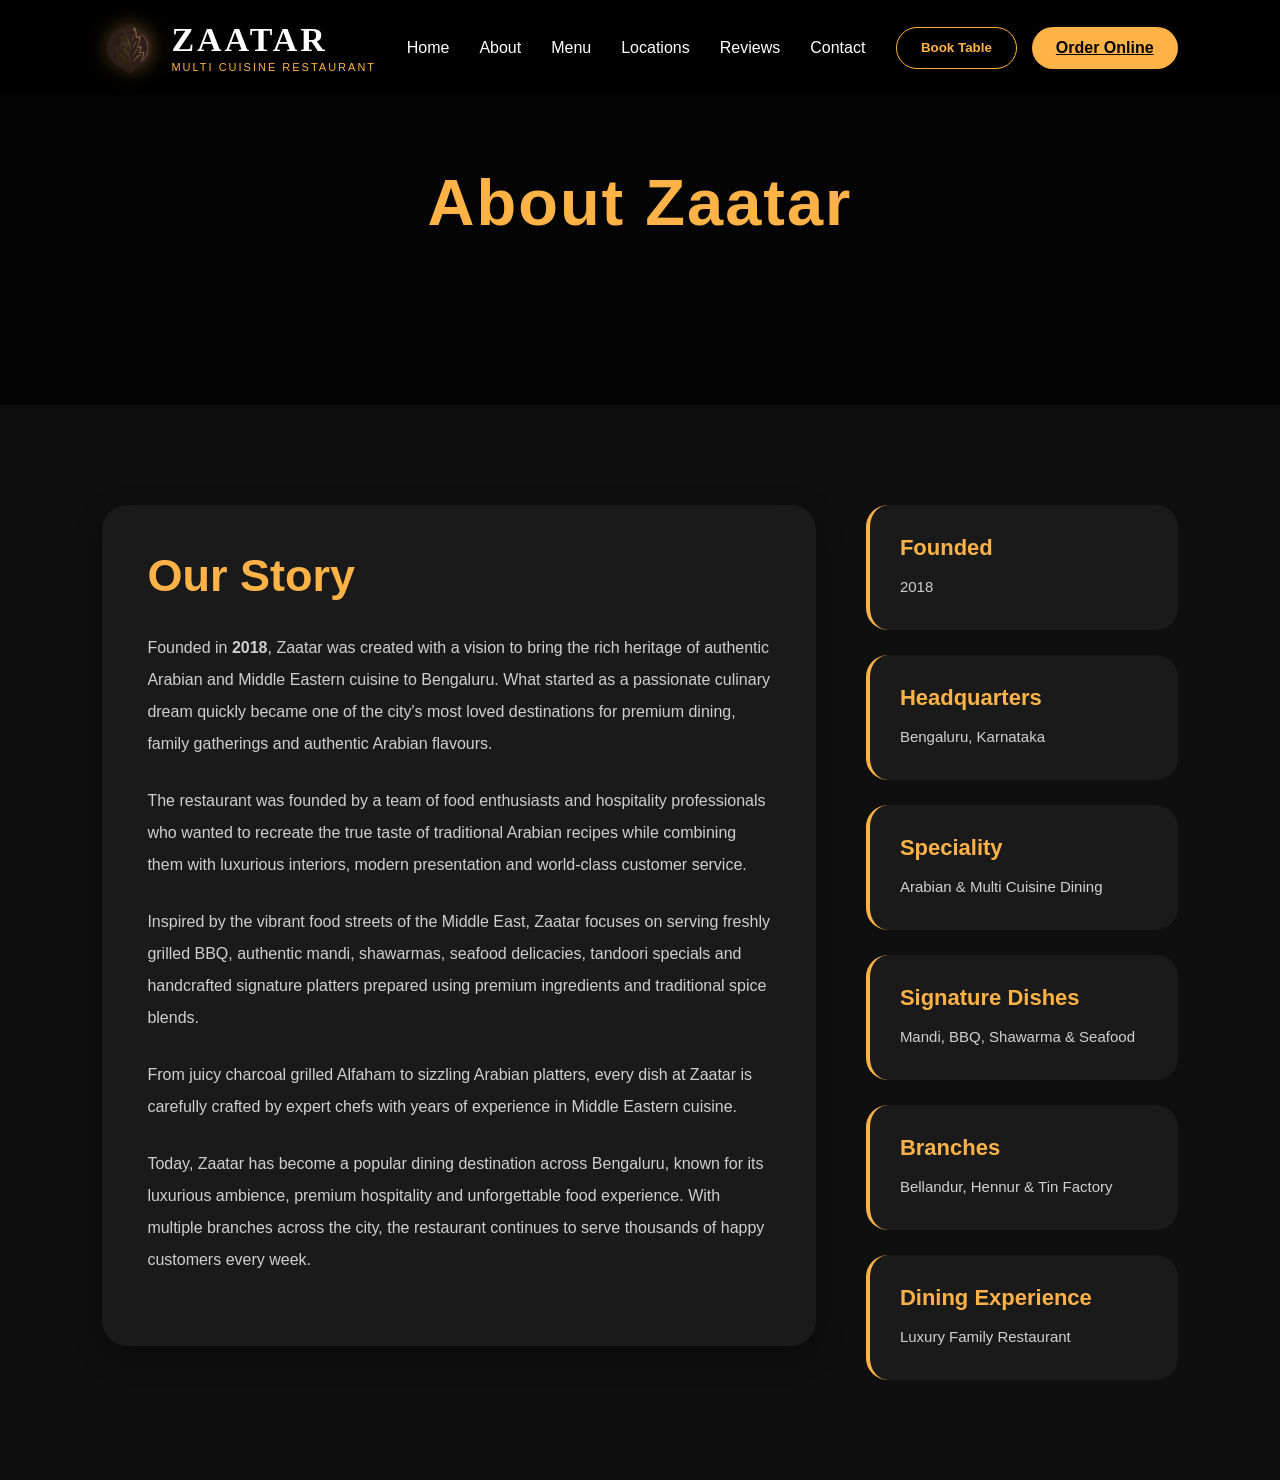
==== about.html @ f7c4e19a "Initial commit - Zaatar restaurant website" ====
<!DOCTYPE html>
<html lang="en">
<head>
<meta charset="UTF-8">
<meta name="viewport" content="width=device-width, initial-scale=1.0">
<title>About Zaatar</title>
<link rel="stylesheet" href="styles.css">
</head>
<body>
    <header>
  <nav class="navbar">
    <div class="logo-container">
    <img src="images/logo.png" alt="Zaatar Logo" class="logo-img">

    <div class="logo-text">
        <h1>ZAATAR</h1>
        <span>MULTI CUISINE RESTAURANT</span>
    </div>
</div>
    <ul class="nav-links">
      <li><a href="index.html">Home</a></li>
      <li><a href="about.html">About</a></li>
      <li><a class="active" href="menu.html">Menu</a></li>
      <li><a href="locations.html">Locations</a></li>
      <li><a href="reviews.html">Reviews</a></li>
      <li><a href="contact.html">Contact</a></li>
    </ul>
    <div class="nav-buttons">
<button class="btn-outline">Book Table</button>
<a href="https://www.zomato.com/bangalore/zaatar-old-madras-road-bangalore/order" target="_blank" class="btn-primary">
  Order Online
</a>
</div>
  </nav>
</header>

<div class="page-banner">
<h1>About Zaatar</h1>
</div>

<section class="content-section">

<div class="about-container">

<div class="about-text-block">

<h2>Our Story</h2>

<p>
Founded in <strong>2018</strong>, Zaatar was created with a vision to bring the
rich heritage of authentic Arabian and Middle Eastern cuisine to Bengaluru.
What started as a passionate culinary dream quickly became one of the city's
most loved destinations for premium dining, family gatherings and authentic
Arabian flavours.
</p>

<p>
The restaurant was founded by a team of food enthusiasts and hospitality
professionals who wanted to recreate the true taste of traditional Arabian
recipes while combining them with luxurious interiors, modern presentation
and world-class customer service.
</p>

<p>
Inspired by the vibrant food streets of the Middle East, Zaatar focuses on
serving freshly grilled BBQ, authentic mandi, shawarmas, seafood delicacies,
tandoori specials and handcrafted signature platters prepared using premium
ingredients and traditional spice blends.
</p>

<p>
From juicy charcoal grilled Alfaham to sizzling Arabian platters,
every dish at Zaatar is carefully crafted by expert chefs with years of
experience in Middle Eastern cuisine.
</p>

<p>
Today, Zaatar has become a popular dining destination across Bengaluru,
known for its luxurious ambience, premium hospitality and unforgettable
food experience. With multiple branches across the city, the restaurant
continues to serve thousands of happy customers every week.
</p>

</div>

<div class="about-highlights">

<div class="highlight-card">
<h3>Founded</h3>
<p>2018</p>
</div>

<div class="highlight-card">
<h3>Headquarters</h3>
<p>Bengaluru, Karnataka</p>
</div>

<div class="highlight-card">
<h3>Speciality</h3>
<p>Arabian & Multi Cuisine Dining</p>
</div>

<div class="highlight-card">
<h3>Signature Dishes</h3>
<p>Mandi, BBQ, Shawarma & Seafood</p>
</div>

<div class="highlight-card">
<h3>Branches</h3>
<p>Bellandur, Hennur & Tin Factory</p>
</div>

<div class="highlight-card">
<h3>Dining Experience</h3>
<p>Luxury Family Restaurant</p>
</div>

</div>

</div>

</section>
</body>
</html>
---- styles.css ----
*{
margin:0;
padding:0;
box-sizing:border-box;
font-family:'Poppins', sans-serif;
}
body{
background:#0f0f0f;
color:white;
}
.navbar{
position:fixed;
width:100%;
top:0;
padding:20px 8%;
display:flex;
justify-content:space-between;
align-items:center;
background:rgba(0,0,0,0.8);
backdrop-filter:blur(10px);
}
/* =========================
   LOGO DESIGN
========================= */

.logo-container{
display:flex;
align-items:center;
gap:14px;
}

.logo-img{
width:55px;
height:55px;
object-fit:contain;
filter:drop-shadow(0 0 10px rgba(255,179,71,0.4));
}

.logo-text h1{
font-size:34px;
letter-spacing:3px;
color:#fff;
line-height:1;
font-family:Georgia, serif;
font-weight:700;
}

.logo-text span{
font-size:11px;
letter-spacing:2px;
color:#ffb347;
display:block;
margin-top:4px;
}

/* RESPONSIVE */

@media(max-width:768px){

.logo-img{
width:45px;
height:45px;
}

.logo-text h1{
font-size:26px;
}

.logo-text span{
font-size:9px;
}

}
.nav-links{
display:flex;
gap:30px;
list-style:none;
}
.nav-links a{
color:white;
text-decoration:none;
}
.nav-links a:hover,
.active{
color:#ffb347;
}

@media(max-width:768px){
.navbar{
flex-direction:column;
gap:20px;
}
.hero h1{
font-size:45px;
}
.hero-search{
flex-direction:column;
border-radius:20px;
}
.about-preview{
flex-direction:column;
}
}

*{
margin:0;
padding:0;
box-sizing:border-box;
font-family:'Poppins', sans-serif;
scroll-behavior:smooth;
}

body{
background:#0f0f0f;
color:white;
overflow-x:hidden;
}

/* =========================
   NAVBAR
========================= */

.navbar{
position:fixed;
width:100%;
top:0;
left:0;
padding:20px 8%;
display:flex;
justify-content:space-between;
align-items:center;
background:rgba(0,0,0,0.8);
backdrop-filter:blur(10px);
z-index:1000;
transition:0.3s;
}

.logo{
font-size:34px;
font-weight:700;
letter-spacing:2px;
color:#ffb347;
}

.nav-links{
display:flex;
gap:30px;
list-style:none;
}

.nav-links a{
color:white;
text-decoration:none;
font-weight:500;
transition:0.3s;
position:relative;
}

.nav-links a:hover,
.active{
color:#ffb347;
}

.nav-links a::after{
content:'';
position:absolute;
left:0;
bottom:-6px;
width:0%;
height:2px;
background:#ffb347;
transition:0.3s;
}

.nav-links a:hover::after{
width:100%;
}

.nav-buttons{
display:flex;
gap:15px;
}

.btn-primary,
.btn-outline{
padding:12px 24px;
border-radius:40px;
cursor:pointer;
border:none;
font-weight:600;
transition:0.3s;
}

.btn-primary{
background:#ffb347;
color:black;
}

.btn-primary:hover{
background:#ff9500;
transform:translateY(-3px);
}

.btn-outline{
background:transparent;
border:1px solid #ffb347;
color:#ffb347;
}

.btn-outline:hover{
background:#ffb347;
color:black;
transform:translateY(-3px);
}

/* =========================
   HERO SECTION
========================= */

.hero{
height:100vh;
background:
linear-gradient(rgba(0,0,0,0.65), rgba(0,0,0,0.65)),
url('images/hero.jpg');
background-size:cover;
background-position:center;
position:relative;
display:flex;
justify-content:center;
align-items:center;
text-align:center;
padding:20px;
}

.hero-content{
max-width:850px;
z-index:2;
}

.hero h1{
font-size:75px;
line-height:1.2;
margin-bottom:25px;
color:#ffb347;
}

.hero p{
font-size:18px;
line-height:1.9;
color:#ddd;
margin-bottom:35px;
}

/* SEARCH BAR */

.hero-search{
display:flex;
background:white;
border-radius:50px;
overflow:hidden;
max-width:650px;
margin:auto;
margin-bottom:35px;
}

.hero-search input{
flex:1;
padding:20px;
border:none;
outline:none;
font-size:16px;
}

.hero-search button{
padding:20px 35px;
border:none;
background:#ffb347;
font-weight:600;
cursor:pointer;
transition:0.3s;
}

.hero-search button:hover{
background:#ff9500;
}

/* HERO FEATURES */

.hero-features{
display:flex;
justify-content:center;
gap:20px;
flex-wrap:wrap;
}

.feature{
padding:14px 22px;
border-radius:40px;
background:rgba(255,255,255,0.1);
backdrop-filter:blur(5px);
font-size:15px;
transition:0.3s;
}

.feature:hover{
transform:translateY(-5px);
background:rgba(255,179,71,0.15);
}

/* =========================
   ABOUT PREVIEW
========================= */

.about-preview{
padding:120px 8%;
display:flex;
align-items:center;
gap:60px;
flex-wrap:wrap;
}

.about-image,
.about-text{
flex:1;
min-width:300px;
}

.about-image img{
width:100%;
border-radius:25px;
box-shadow:0 10px 30px rgba(0,0,0,0.4);
transition:0.4s;
}

.about-image img:hover{
transform:scale(1.03);
}

.about-text h2{
font-size:50px;
color:#ffb347;
margin-bottom:25px;
line-height:1.3;
}

.about-text p{
line-height:2;
color:#cfcfcf;
margin-bottom:35px;
}

/* =========================
   POPULAR DISHES
========================= */

.popular-dishes{
padding:100px 8%;
}

.section-title{
text-align:center;
font-size:50px;
margin-bottom:60px;
color:#ffb347;
}

.dish-grid{
display:grid;
grid-template-columns:repeat(auto-fit,minmax(320px,1fr));
gap:35px;
}

.dish-card{
background:#1a1a1a;
border-radius:25px;
overflow:hidden;
transition:0.4s;
box-shadow:0 10px 30px rgba(0,0,0,0.3);
}

.dish-card:hover{
transform:translateY(-10px);
}

.dish-card img{
width:100%;
height:260px;
object-fit:cover;
}

.dish-content{
padding:25px;
}

.dish-content h3{
font-size:28px;
margin-bottom:12px;
color:#ffb347;
}

.dish-content p{
color:#cfcfcf;
line-height:1.8;
}

.price-rating{
margin-top:20px;
display:flex;
justify-content:space-between;
align-items:center;
color:#ffb347;
font-size:18px;
font-weight:600;
}

/* =========================
   FOOTER
========================= */

footer{
background:black;
margin-top:80px;
}

.footer-content{
padding:70px 8%;
display:grid;
grid-template-columns:repeat(auto-fit,minmax(250px,1fr));
gap:50px;
}

.footer-box h3{
color:#ffb347;
margin-bottom:20px;
font-size:28px;
}

.footer-box p{
color:#cfcfcf;
line-height:1.9;
margin-bottom:10px;
}

.footer-box a{
display:block;
color:#cfcfcf;
margin-bottom:12px;
text-decoration:none;
transition:0.3s;
}

.footer-box a:hover{
color:#ffb347;
padding-left:5px;
}

.footer-bottom{
border-top:1px solid rgba(255,255,255,0.08);
padding:25px;
text-align:center;
color:#888;
font-size:14px;
}

/* =========================
   RESPONSIVE
========================= */

@media(max-width:992px){

.hero h1{
font-size:58px;
}

.about-text h2{
font-size:40px;
}

}

@media(max-width:768px){

.navbar{
flex-direction:column;
gap:20px;
padding:20px;
}

.nav-links{
flex-wrap:wrap;
justify-content:center;
}

.hero h1{
font-size:42px;
}

.hero p{
font-size:16px;
}

.hero-search{
flex-direction:column;
border-radius:20px;
}

.hero-search button{
width:100%;
}

.about-preview{
flex-direction:column;
}

.about-text h2{
font-size:34px;
}

.section-title{
font-size:38px;
}

}

/* =========================
   ABOUT PAGE
========================= */

.content-section{
padding:100px 8%;
background:#0f0f0f;
}

.about-container{
display:flex;
gap:50px;
flex-wrap:wrap;
align-items:flex-start;
}

.about-text-block{
flex:2;
background:#1a1a1a;
padding:45px;
border-radius:25px;
box-shadow:0 10px 30px rgba(0,0,0,0.3);
}

.about-text-block h2{
font-size:45px;
color:#ffb347;
margin-bottom:30px;
}

.about-text-block p{
color:#cfcfcf;
line-height:2;
font-size:16px;
margin-bottom:25px;
}

.about-highlights{
flex:1;
display:grid;
grid-template-columns:1fr;
gap:25px;
}

.highlight-card{
background:#1a1a1a;
padding:30px;
border-radius:22px;
transition:0.3s;
border-left:4px solid #ffb347;
}

.highlight-card:hover{
transform:translateY(-6px);
}

.highlight-card h3{
color:#ffb347;
margin-bottom:12px;
font-size:22px;
}

.highlight-card p{
color:#d0d0d0;
line-height:1.8;
font-size:15px;
}

/* RESPONSIVE */

@media(max-width:768px){

.about-text-block{
padding:30px;
}

.about-text-block h2{
font-size:34px;
}

.about-text-block p{
font-size:14px;
line-height:1.9;
}

}

/* MENU PAGE */

.page-banner{
height:45vh;
background:
linear-gradient(rgba(0,0,0,0.7), rgba(0,0,0,0.7)),
url('images/restaurant2.jpg');
background-size:cover;
background-position:center;
display:flex;
justify-content:center;
align-items:center;
text-align:center;
}

.page-banner h1{
font-size:55px;
color:#ffb347;
letter-spacing:2px;
}

/* MENU SECTION */

.menu-section{
padding:90px 8%;
background:#0f0f0f;
}

.menu-category{
background:#1a1a1a;
border-radius:22px;
padding:30px;
margin-bottom:35px;
box-shadow:0 10px 30px rgba(0,0,0,0.3);
transition:0.4s;
}

.menu-category:hover{
transform:translateY(-6px);
}

.menu-category h2{
color:#ffb347;
font-size:30px;
margin-bottom:25px;
border-bottom:2px solid rgba(255,179,71,0.2);
padding-bottom:12px;
letter-spacing:1px;
}

/* MENU ITEMS */

.menu-item-row{
display:flex;
justify-content:space-between;
align-items:center;
gap:20px;
padding:18px 0;
border-bottom:1px solid rgba(255,255,255,0.06);
transition:0.3s;
}

.menu-item-row:last-child{
border-bottom:none;
}

.menu-item-row:hover{
padding-left:8px;
}

.menu-item-row h3{
color:white;
font-size:18px;
margin-bottom:5px;
font-weight:600;
}

.menu-item-row p{
color:#bdbdbd;
line-height:1.6;
max-width:650px;
font-size:13px;
}

.menu-item-row span{
color:#ffb347;
font-size:18px;
font-weight:600;
white-space:nowrap;
}

/* SPECIAL TAG */

.menu-tag{
display:inline-block;
background:#ffb347;
color:black;
padding:5px 12px;
border-radius:30px;
font-size:11px;
font-weight:600;
margin-top:8px;
}

/* RESPONSIVE */

@media(max-width:768px){

.page-banner h1{
font-size:40px;
}

.menu-category{
padding:22px;
}

.menu-category h2{
font-size:24px;
}

.menu-item-row{
flex-direction:column;
align-items:flex-start;
gap:8px;
}

.menu-item-row h3{
font-size:16px;
}

.menu-item-row p{
font-size:12px;
}

.menu-item-row span{
font-size:16px;
margin-top:5px;
}

}

/* =========================
   LOCATIONS PAGE
========================= */

.page-banner{
height:45vh;
background:
linear-gradient(rgba(0,0,0,0.7), rgba(0,0,0,0.7)),
url('images/restaurant2.jpg');
background-size:cover;
background-position:center;
display:flex;
justify-content:center;
align-items:center;
text-align:center;
}

.page-banner h1{
font-size:65px;
color:#ffb347;
letter-spacing:2px;
}

/* LOCATIONS SECTION */

.locations-page{
padding:100px 8%;
background:#0f0f0f;
display:grid;
grid-template-columns:repeat(auto-fit,minmax(350px,1fr));
gap:40px;
}

/* LOCATION CARD */

.location-card{
background:#1a1a1a;
border-radius:25px;
padding:40px;
box-shadow:0 10px 30px rgba(0,0,0,0.3);
transition:0.4s;
position:relative;
overflow:hidden;
}

.location-card::before{
content:'';
position:absolute;
top:0;
left:0;
width:100%;
height:5px;
background:#ffb347;
}

.location-card:hover{
transform:translateY(-10px);
}

.location-card h2{
font-size:34px;
color:#ffb347;
margin-bottom:25px;
}

.location-card p{
color:#d0d0d0;
line-height:1.9;
margin-bottom:15px;
font-size:16px;
}

/* LOCATION DETAILS */

.location-card p:nth-child(2),
.location-card p:nth-child(3),
.location-card p:nth-child(4){
font-weight:500;
color:white;
}

/* BUTTONS */

.location-buttons{
margin-top:30px;
display:flex;
gap:15px;
flex-wrap:wrap;
}

.location-btn{
padding:12px 24px;
border:none;
border-radius:40px;
background:#ffb347;
color:black;
font-weight:600;
cursor:pointer;
transition:0.3s;
}

.location-btn:hover{
background:#ff9500;
transform:translateY(-3px);
}

.location-btn-outline{
padding:12px 24px;
border-radius:40px;
background:transparent;
border:1px solid #ffb347;
color:#ffb347;
font-weight:600;
cursor:pointer;
transition:0.3s;
}

.location-btn-outline:hover{
background:#ffb347;
color:black;
}

/* MAP EMBED */

.location-map{
margin-top:25px;
border-radius:20px;
overflow:hidden;
}

.location-map iframe{
width:100%;
height:220px;
border:none;
}

/* RESPONSIVE */

@media(max-width:768px){

.page-banner h1{
font-size:42px;
}

.locations-page{
padding:70px 5%;
grid-template-columns:1fr;
}

.location-card{
padding:30px;
}

.location-card h2{
font-size:28px;
}

.location-card p{
font-size:15px;
}

.location-buttons{
flex-direction:column;
}

.location-btn,
.location-btn-outline{
width:100%;
}

}

/* =========================
   REVIEWS PAGE
========================= */

.page-banner{
height:45vh;
background:
linear-gradient(rgba(0,0,0,0.7), rgba(0,0,0,0.7)),
url('images/restaurant2.jpg');
background-size:cover;
background-position:center;
display:flex;
justify-content:center;
align-items:center;
text-align:center;
}

.page-banner h1{
font-size:65px;
color:#ffb347;
letter-spacing:2px;
}

/* REVIEWS SECTION */

.reviews-page{
padding:100px 8%;
background:#0f0f0f;
display:grid;
grid-template-columns:repeat(auto-fit,minmax(350px,1fr));
gap:40px;
}

/* REVIEW CARD */

.review-card{
background:#1a1a1a;
padding:40px;
border-radius:25px;
box-shadow:0 10px 30px rgba(0,0,0,0.3);
transition:0.4s;
position:relative;
overflow:hidden;
}

.review-card::before{
content:'';
position:absolute;
top:0;
left:0;
width:100%;
height:5px;
background:#ffb347;
}

.review-card:hover{
transform:translateY(-10px);
}

.review-card h3{
font-size:30px;
color:#ffb347;
margin-bottom:20px;
}

.review-card p{
color:#d0d0d0;
line-height:2;
font-size:16px;
margin-bottom:25px;
}

/* STARS */

.review-card span{
font-size:22px;
letter-spacing:3px;
color:#ffb347;
}

/* QUOTE ICON EFFECT */

.review-card::after{
content:'“';
position:absolute;
top:20px;
right:25px;
font-size:90px;
color:rgba(255,179,71,0.08);
font-family:serif;
}

/* REVIEW USER INFO */

.review-user{
display:flex;
align-items:center;
gap:15px;
margin-top:25px;
}

.review-user img{
width:60px;
height:60px;
border-radius:50%;
object-fit:cover;
border:2px solid #ffb347;
}

.review-user-info h4{
color:#ffb347;
margin-bottom:5px;
}

.review-user-info p{
font-size:14px;
color:#999;
margin:0;
}

/* RESPONSIVE */

@media(max-width:768px){

.page-banner h1{
font-size:42px;
}

.reviews-page{
padding:70px 5%;
grid-template-columns:1fr;
}

.review-card{
padding:30px;
}

.review-card h3{
font-size:26px;
}

.review-card p{
font-size:15px;
line-height:1.9;
}

.review-card span{
font-size:20px;
}

}

/* =========================
   CONTACT PAGE
========================= */

.page-banner{
height:45vh;
background:
linear-gradient(rgba(0,0,0,0.7), rgba(0,0,0,0.7)),
url('images/restaurant2.jpg');
background-size:cover;
background-position:center;
display:flex;
justify-content:center;
align-items:center;
text-align:center;
}

.page-banner h1{
font-size:65px;
color:#ffb347;
letter-spacing:2px;
}

/* CONTACT SECTION */

.contact-page{
padding:100px 8%;
background:#0f0f0f;
display:flex;
justify-content:center;
align-items:center;
}

/* CONTACT FORM */

.contact-form{
width:100%;
max-width:750px;
background:#1a1a1a;
padding:50px;
border-radius:25px;
box-shadow:0 10px 30px rgba(0,0,0,0.3);
position:relative;
overflow:hidden;
}

.contact-form::before{
content:'';
position:absolute;
top:0;
left:0;
width:100%;
height:5px;
background:#ffb347;
}

/* INPUTS */

.contact-form input,
.contact-form textarea{
width:100%;
padding:18px 20px;
margin-bottom:25px;
border:none;
border-radius:14px;
background:#0f0f0f;
color:white;
font-size:16px;
outline:none;
transition:0.3s;
border:1px solid transparent;
}

.contact-form input:focus,
.contact-form textarea:focus{
border-color:#ffb347;
box-shadow:0 0 10px rgba(255,179,71,0.2);
}

.contact-form textarea{
resize:none;
line-height:1.8;
}

/* PLACEHOLDER */

.contact-form input::placeholder,
.contact-form textarea::placeholder{
color:#888;
}

/* BUTTON */

.contact-form button{
width:100%;
padding:16px;
font-size:17px;
border:none;
border-radius:40px;
background:#ffb347;
color:black;
font-weight:600;
cursor:pointer;
transition:0.3s;
}

.contact-form button:hover{
background:#ff9500;
transform:translateY(-3px);
}

/* CONTACT DETAILS */

.contact-details{
margin-top:40px;
display:grid;
grid-template-columns:repeat(auto-fit,minmax(220px,1fr));
gap:20px;
}

.contact-box{
background:#111;
padding:25px;
border-radius:20px;
transition:0.3s;
}

.contact-box:hover{
transform:translateY(-5px);
}

.contact-box h3{
color:#ffb347;
margin-bottom:10px;
}

.contact-box p{
color:#ccc;
line-height:1.8;
}

/* RESPONSIVE */

@media(max-width:768px){

.page-banner h1{
font-size:42px;
}

.contact-page{
padding:70px 5%;
}

.contact-form{
padding:35px 25px;
}

.contact-form input,
.contact-form textarea{
padding:16px;
font-size:15px;
}

.contact-form button{
font-size:16px;
}

}
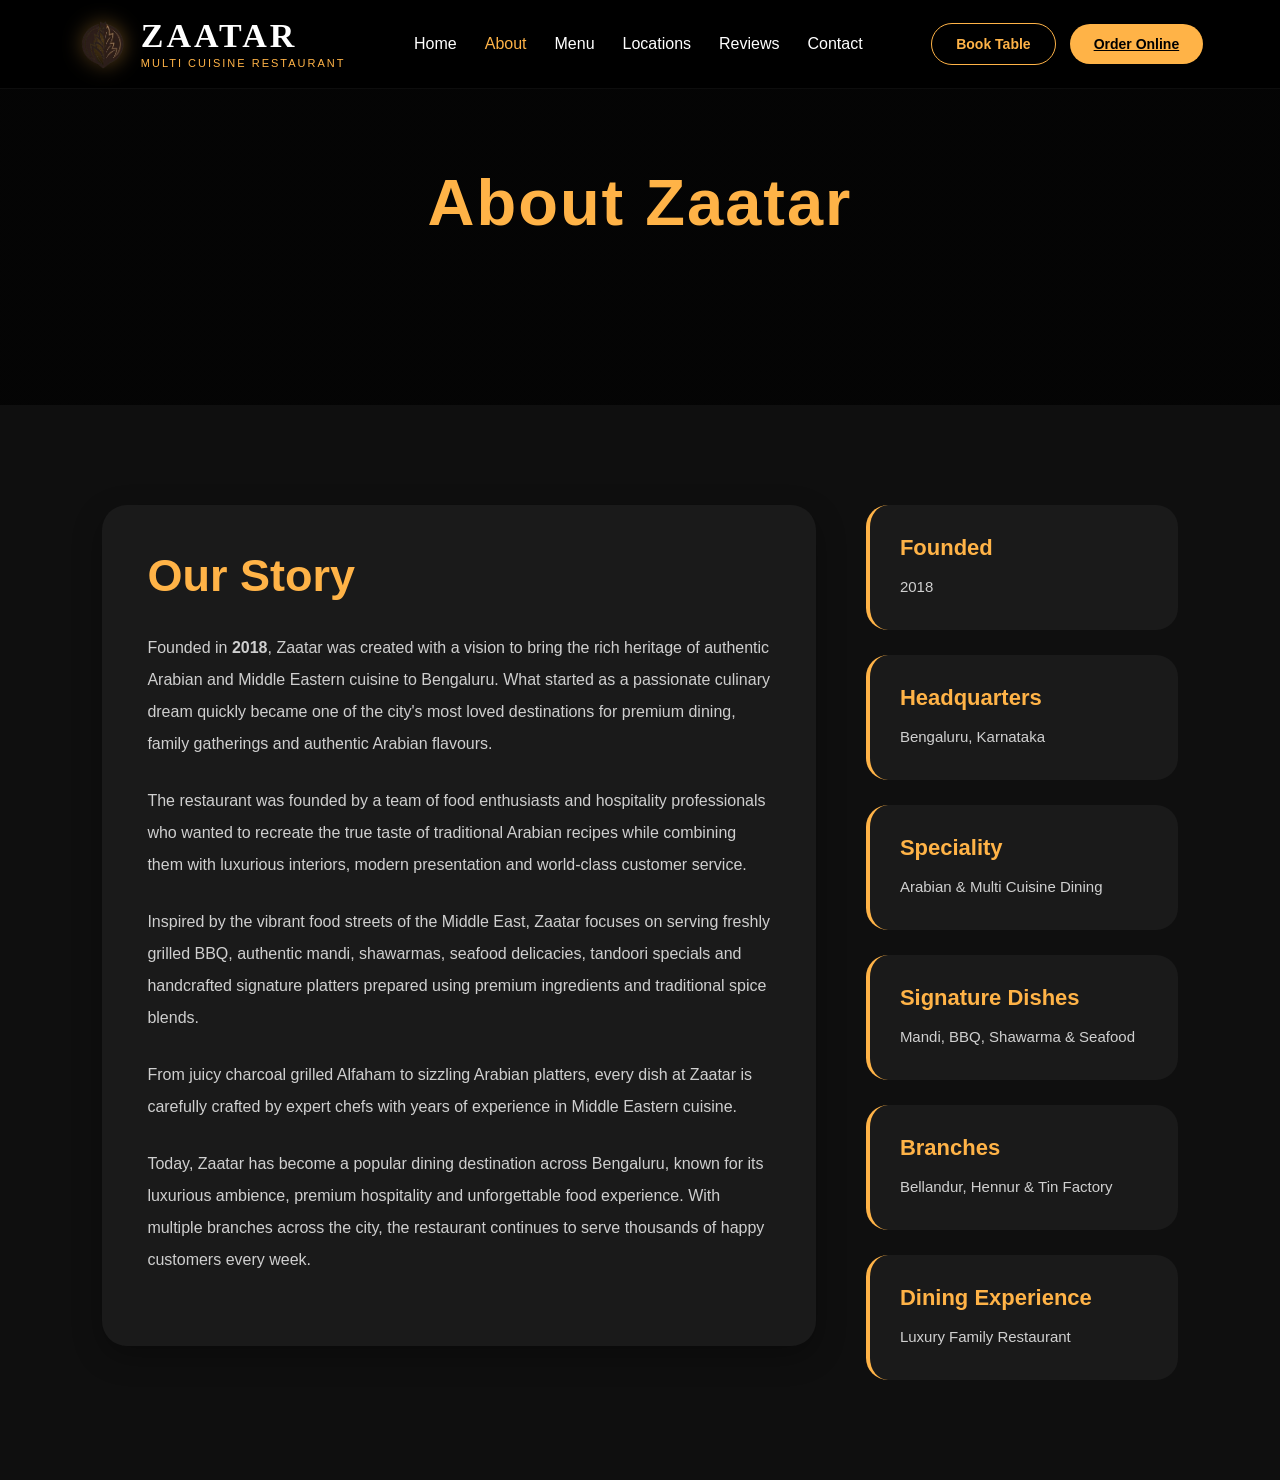
==== commit be03ef30: "Updated responsive navbar, hero section, about page and mobile UI" ====
--- a/about.html
+++ b/about.html
@@ -19,8 +19,8 @@
 </div>
     <ul class="nav-links">
       <li><a href="index.html">Home</a></li>
-      <li><a href="about.html">About</a></li>
-      <li><a class="active" href="menu.html">Menu</a></li>
+      <li><a class="active" href="about.html">About</a></li>
+      <li><a href="menu.html">Menu</a></li>
       <li><a href="locations.html">Locations</a></li>
       <li><a href="reviews.html">Reviews</a></li>
       <li><a href="contact.html">Contact</a></li>
--- a/styles.css
+++ b/styles.css
@@ -117,47 +117,75 @@
 }
 
 /* =========================
-   NAVBAR
+   RESPONSIVE NAVBAR
 ========================= */
 
 .navbar{
 position:fixed;
-width:100%;
 top:0;
 left:0;
-padding:20px 8%;
+width:100%;
+padding:18px 6%;
+background:rgba(0,0,0,0.92);
+backdrop-filter:blur(10px);
 display:flex;
 justify-content:space-between;
 align-items:center;
-background:rgba(0,0,0,0.8);
-backdrop-filter:blur(10px);
 z-index:1000;
-transition:0.3s;
-}
-
-.logo{
+border-bottom:1px solid rgba(255,255,255,0.05);
+}
+
+/* LOGO */
+
+.logo-container{
+display:flex;
+align-items:center;
+gap:12px;
+min-width:max-content;
+}
+
+.logo-img{
+width:52px;
+height:52px;
+object-fit:contain;
+}
+
+.logo-text h1{
 font-size:34px;
-font-weight:700;
+font-family:Georgia, serif;
+letter-spacing:3px;
+line-height:1;
+color:white;
+}
+
+.logo-text span{
+font-size:11px;
 letter-spacing:2px;
 color:#ffb347;
 }
 
+/* NAV LINKS */
+
 .nav-links{
 display:flex;
-gap:30px;
+align-items:center;
+gap:28px;
 list-style:none;
+flex-wrap:wrap;
+justify-content:center;
 }
 
 .nav-links a{
 color:white;
 text-decoration:none;
+font-size:16px;
 font-weight:500;
 transition:0.3s;
 position:relative;
 }
 
 .nav-links a:hover,
-.active{
+.nav-links .active{
 color:#ffb347;
 }
 
@@ -165,7 +193,7 @@
 content:'';
 position:absolute;
 left:0;
-bottom:-6px;
+bottom:-5px;
 width:0%;
 height:2px;
 background:#ffb347;
@@ -176,23 +204,27 @@
 width:100%;
 }
 
+/* BUTTONS */
+
 .nav-buttons{
 display:flex;
-gap:15px;
+gap:14px;
+align-items:center;
 }
 
 .btn-primary,
 .btn-outline{
 padding:12px 24px;
 border-radius:40px;
+font-size:14px;
+font-weight:600;
 cursor:pointer;
-border:none;
-font-weight:600;
 transition:0.3s;
 }
 
 .btn-primary{
 background:#ffb347;
+border:none;
 color:black;
 }
 
@@ -213,23 +245,154 @@
 transform:translateY(-3px);
 }
 
+/* HERO SPACING */
+
+.hero{
+padding-top:120px;
+}
+
+/* =========================
+   TABLET RESPONSIVE
+========================= */
+
+@media(max-width:1100px){
+
+.navbar{
+flex-wrap:wrap;
+justify-content:center;
+gap:20px;
+padding:20px 5%;
+}
+
+.nav-links{
+order:3;
+width:100%;
+justify-content:center;
+}
+
+.nav-buttons{
+order:2;
+}
+
+}
+
+/* =========================
+   MOBILE RESPONSIVE
+========================= */
+
+@media(max-width:768px){
+
+.navbar{
+flex-direction:column;
+align-items:center;
+padding:18px 5%;
+gap:18px;
+}
+
+/* LOGO */
+
+.logo-container{
+justify-content:center;
+}
+
+/* NAV LINKS */
+
+.nav-links{
+display:flex;
+flex-wrap:wrap;
+justify-content:center;
+gap:18px;
+order:2;
+}
+
+.nav-links a{
+font-size:15px;
+}
+
+/* BUTTONS BELOW NAV LINKS */
+
+.nav-buttons{
+display:flex;
+justify-content:center;
+flex-wrap:wrap;
+gap:15px;
+width:100%;
+order:3;
+margin-top:10px;
+}
+
+.btn-primary,
+.btn-outline{
+width:180px;
+padding:13px;
+}
+
+/* HERO SECTION */
+
+.hero{
+padding-top:320px;
+}
+
+.hero h1{
+font-size:42px;
+}
+
+}
+
+/* ORDER BUTTON LINK STYLE */
+
+.order-btn{
+background:#ffb347;
+color:black;
+padding:12px 24px;
+border-radius:40px;
+font-size:14px;
+font-weight:600;
+text-decoration:none;
+transition:0.3s;
+display:flex;
+align-items:center;
+justify-content:center;
+}
+
+.order-btn:hover{
+background:#ff9500;
+transform:translateY(-3px);
+}
+
+/* MOBILE */
+
+@media(max-width:768px){
+
+.nav-buttons{
+display:flex;
+flex-wrap:wrap;
+justify-content:center;
+gap:15px;
+width:100%;
+}
+
+.order-btn{
+width:180px;
+padding:13px;
+}
+
+}
 /* =========================
    HERO SECTION
 ========================= */
 
 .hero{
-height:100vh;
-background:
-linear-gradient(rgba(0,0,0,0.65), rgba(0,0,0,0.65)),
-url('images/hero.jpg');
+min-height:100vh;
+background: linear-gradient(rgba(0,0,0,0.65), rgba(0,0,0,0.65)), url('images/hero.jpg');
 background-size:cover;
 background-position:center;
+display:flex;
+justify-content:center;
+align-items:center;
+text-align:center;
+padding-top:180px; /* pushes content below fixed navbar */
 position:relative;
-display:flex;
-justify-content:center;
-align-items:center;
-text-align:center;
-padding:20px;
 }
 
 .hero-content{
@@ -590,21 +753,83 @@
 font-size:15px;
 }
 
-/* RESPONSIVE */
+/* =========================
+   RESPONSIVE ABOUT PAGE
+========================= */
+
+@media(max-width:992px){
+
+.about-container{
+flex-direction:column;
+gap:35px;
+}
+
+.about-text-block{
+width:100%;
+padding:35px;
+}
+
+.about-highlights{
+width:100%;
+grid-template-columns:repeat(auto-fit,minmax(250px,1fr));
+}
+
+}
+
+/* MOBILE */
 
 @media(max-width:768px){
 
+.content-section{
+padding:80px 5%;
+}
+
+.about-container{
+gap:25px;
+}
+
+/* STORY CONTENT */
+
 .about-text-block{
-padding:30px;
+width:100%;
+padding:28px;
+border-radius:20px;
 }
 
 .about-text-block h2{
-font-size:34px;
+font-size:32px;
+line-height:1.2;
+margin-bottom:20px;
 }
 
 .about-text-block p{
+font-size:15px;
+line-height:2;
+width:100%;
+max-width:100%;
+text-align:justify;
+}
+
+/* HIGHLIGHTS */
+
+.about-highlights{
+width:100%;
+display:grid;
+grid-template-columns:1fr;
+gap:20px;
+}
+
+.highlight-card{
+padding:25px;
+}
+
+.highlight-card h3{
+font-size:20px;
+}
+
+.highlight-card p{
 font-size:14px;
-line-height:1.9;
+line-height:1.8;
 }
 
 }
